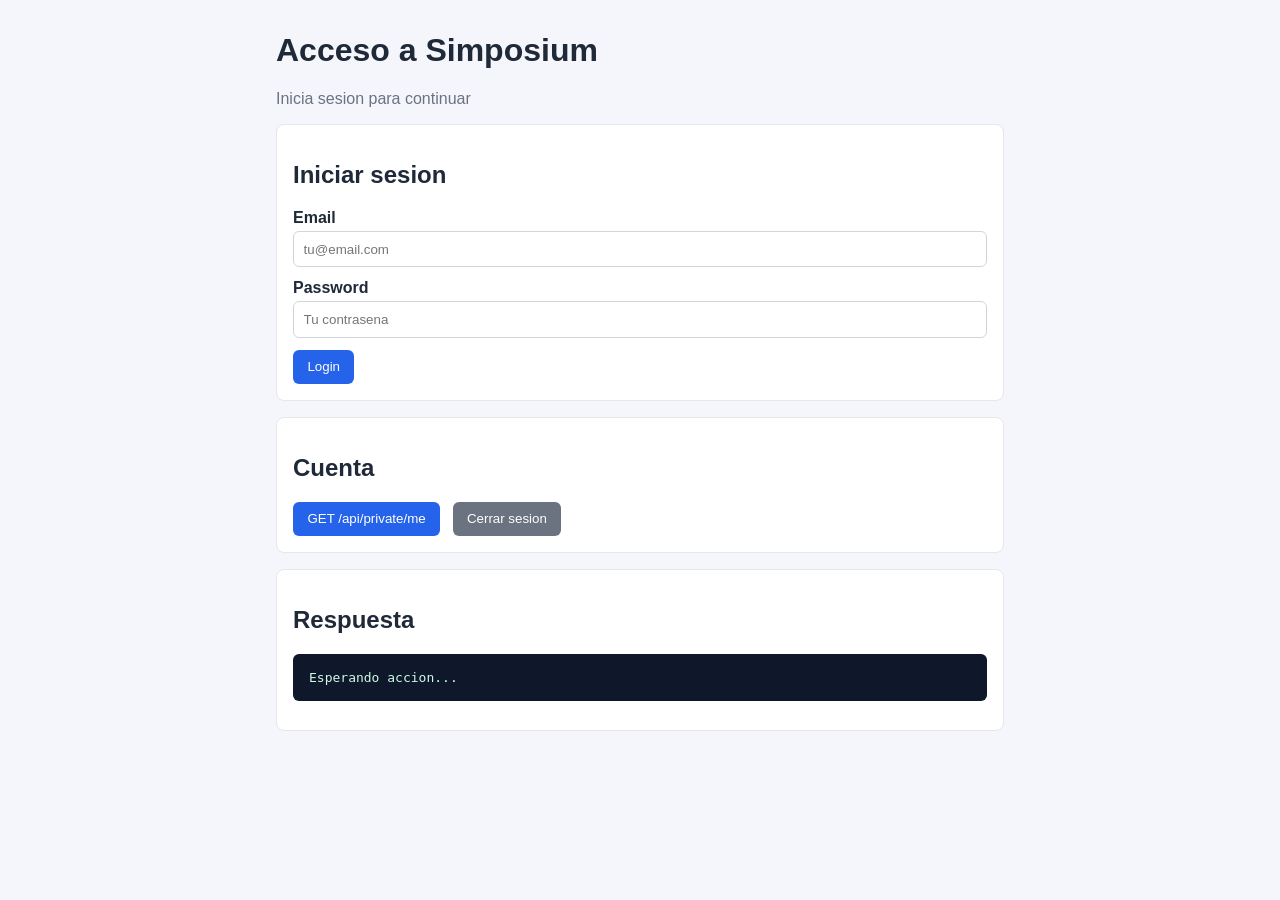
==== src/main/resources/static/login-demo/index.html @ 42049186 "añadir implementación de autenticación de usuario con formulario de inicio de sesión y manejo de ses" ====
<!doctype html>
<html lang="es">
<head>
    <meta charset="UTF-8" />
    <meta name="viewport" content="width=device-width, initial-scale=1.0" />
    <title>Login - Simposium</title>
    <link rel="stylesheet" href="./styles.css" />
</head>
<body>
<main class="container">
    <h1>Acceso a Simposium</h1>
    <p class="subtitle">Inicia sesion para continuar</p>

    <section class="card">
        <h2>Iniciar sesion</h2>
        <form id="loginForm">
            <label for="email">Email</label>
            <input id="email" name="email" type="email" placeholder="tu@email.com" required />

            <label for="password">Password</label>
            <input id="password" name="password" type="password" placeholder="Tu contrasena" required />

            <button type="submit">Login</button>
        </form>
    </section>

    <section class="card">
        <h2>Cuenta</h2>
        <button id="meButton" type="button">GET /api/private/me</button>
        <button id="logoutButton" type="button" class="button-secondary">Cerrar sesion</button>
    </section>

    <section class="card">
        <h2>Respuesta</h2>
        <pre id="output">Esperando accion...</pre>
    </section>
</main>

<script src="./app.js"></script>
</body>
</html>
---- src/main/resources/static/login-demo/styles.css ----
* {
  box-sizing: border-box;
}

body {
  margin: 0;
  font-family: Arial, sans-serif;
  background: #f4f6fb;
  color: #1f2937;
}

.container {
  max-width: 760px;
  margin: 2rem auto;
  padding: 0 1rem;
}

.subtitle {
  color: #6b7280;
  margin-bottom: 1rem;
}

.card {
  background: #fff;
  border: 1px solid #e5e7eb;
  border-radius: 8px;
  padding: 1rem;
  margin-bottom: 1rem;
}

label {
  display: block;
  margin-bottom: 0.25rem;
  font-weight: 600;
}

input {
  width: 100%;
  margin-bottom: 0.75rem;
  padding: 0.6rem;
  border: 1px solid #d1d5db;
  border-radius: 6px;
}

button {
  background: #2563eb;
  color: #fff;
  border: none;
  border-radius: 6px;
  padding: 0.6rem 0.9rem;
  cursor: pointer;
}

button:hover {
  background: #1d4ed8;
}

.button-secondary {
  margin-left: 0.5rem;
  background: #6b7280;
}

.button-secondary:hover {
  background: #4b5563;
}

pre {
  background: #0f172a;
  color: #d1fae5;
  padding: 1rem;
  border-radius: 6px;
  overflow: auto;
}
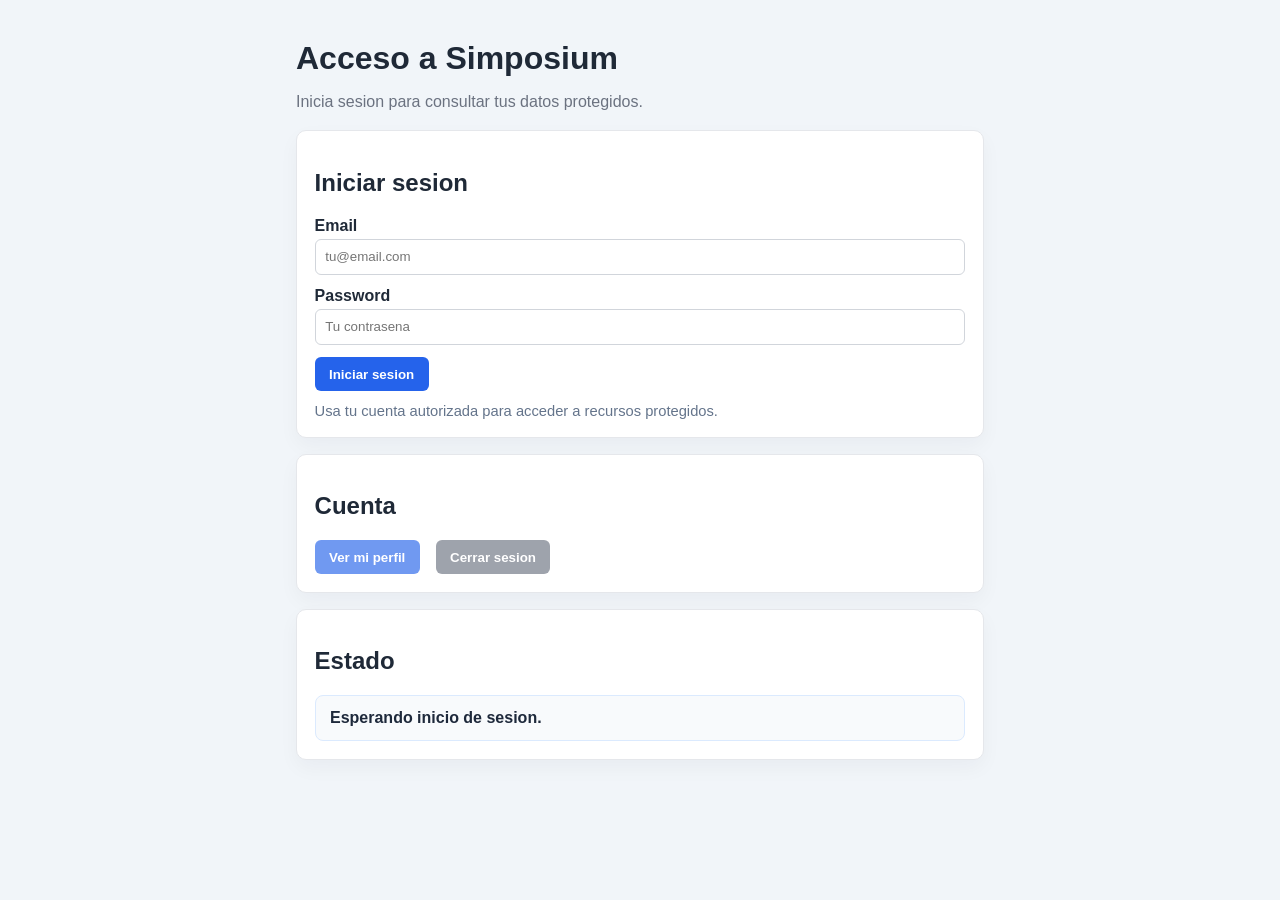
==== commit 5d336eae: "añadir manejo de estado y mensajes de error en la autenticación de usuario" ====
--- a/src/main/resources/static/login-demo/index.html
+++ b/src/main/resources/static/login-demo/index.html
@@ -8,31 +8,37 @@
 </head>
 <body>
 <main class="container">
-    <h1>Acceso a Simposium</h1>
-    <p class="subtitle">Inicia sesion para continuar</p>
+    <header class="hero">
+        <h1>Acceso a Simposium</h1>
+        <p class="subtitle">Inicia sesion para consultar tus datos protegidos.</p>
+    </header>
 
     <section class="card">
         <h2>Iniciar sesion</h2>
-        <form id="loginForm">
+        <form id="loginForm" novalidate>
             <label for="email">Email</label>
-            <input id="email" name="email" type="email" placeholder="tu@email.com" required />
+            <input id="email" name="email" type="email" placeholder="tu@email.com" autocomplete="email" required />
 
             <label for="password">Password</label>
-            <input id="password" name="password" type="password" placeholder="Tu contrasena" required />
+            <input id="password" name="password" type="password" placeholder="Tu contrasena" autocomplete="current-password" required />
 
-            <button type="submit">Login</button>
+            <button id="loginButton" type="submit">Iniciar sesion</button>
         </form>
+        <p class="hint">Usa tu cuenta autorizada para acceder a recursos protegidos.</p>
     </section>
 
     <section class="card">
         <h2>Cuenta</h2>
-        <button id="meButton" type="button">GET /api/private/me</button>
-        <button id="logoutButton" type="button" class="button-secondary">Cerrar sesion</button>
+        <div class="actions">
+            <button id="meButton" type="button" disabled>Ver mi perfil</button>
+            <button id="logoutButton" type="button" class="button-secondary" disabled>Cerrar sesion</button>
+        </div>
     </section>
 
     <section class="card">
-        <h2>Respuesta</h2>
-        <pre id="output">Esperando accion...</pre>
+        <h2>Estado</h2>
+        <p id="statusMessage" class="status status-neutral" role="status" aria-live="polite">Esperando inicio de sesion.</p>
+        <ul id="statusDetails" class="status-details" aria-live="polite"></ul>
     </section>
 </main>
 
--- a/src/main/resources/static/login-demo/styles.css
+++ b/src/main/resources/static/login-demo/styles.css
@@ -4,28 +4,33 @@
 
 body {
   margin: 0;
-  font-family: Arial, sans-serif;
-  background: #f4f6fb;
+  font-family: Inter, Arial, sans-serif;
+  background: #f1f5f9;
   color: #1f2937;
 }
 
 .container {
-  max-width: 760px;
-  margin: 2rem auto;
+  max-width: 720px;
+  margin: 2.5rem auto;
   padding: 0 1rem;
+}
+
+.hero h1 {
+  margin: 0;
 }
 
 .subtitle {
   color: #6b7280;
-  margin-bottom: 1rem;
+  margin-bottom: 1.2rem;
 }
 
 .card {
   background: #fff;
   border: 1px solid #e5e7eb;
-  border-radius: 8px;
-  padding: 1rem;
+  border-radius: 10px;
+  padding: 1.1rem;
   margin-bottom: 1rem;
+  box-shadow: 0 8px 20px rgba(15, 23, 42, 0.04);
 }
 
 label {
@@ -42,6 +47,12 @@
   border-radius: 6px;
 }
 
+input:focus {
+  outline: none;
+  border-color: #2563eb;
+  box-shadow: 0 0 0 3px rgba(37, 99, 235, 0.18);
+}
+
 button {
   background: #2563eb;
   color: #fff;
@@ -49,10 +60,16 @@
   border-radius: 6px;
   padding: 0.6rem 0.9rem;
   cursor: pointer;
+  font-weight: 600;
 }
 
 button:hover {
   background: #1d4ed8;
+}
+
+button:disabled {
+  opacity: 0.65;
+  cursor: not-allowed;
 }
 
 .button-secondary {
@@ -60,15 +77,60 @@
   background: #6b7280;
 }
 
-.button-secondary:hover {
+.button-secondary:hover:not(:disabled) {
   background: #4b5563;
 }
 
-pre {
-  background: #0f172a;
-  color: #d1fae5;
-  padding: 1rem;
-  border-radius: 6px;
-  overflow: auto;
+.hint {
+  margin: 0.75rem 0 0;
+  font-size: 0.92rem;
+  color: #64748b;
 }
 
+.actions {
+  display: flex;
+  gap: 0.5rem;
+  flex-wrap: wrap;
+}
+
+.status {
+  margin: 0;
+  padding: 0.8rem 0.9rem;
+  border-radius: 8px;
+  font-weight: 600;
+}
+
+.status-neutral {
+  background: #f8fafc;
+  border: 1px solid #dbeafe;
+  color: #1e293b;
+}
+
+.status-success {
+  background: #ecfdf5;
+  border: 1px solid #86efac;
+  color: #166534;
+}
+
+.status-error {
+  background: #fef2f2;
+  border: 1px solid #fca5a5;
+  color: #991b1b;
+}
+
+.status-loading {
+  background: #eff6ff;
+  border: 1px solid #93c5fd;
+  color: #1d4ed8;
+}
+
+.status-details {
+  margin: 0.7rem 0 0;
+  padding-left: 1.2rem;
+  color: #334155;
+}
+
+.status-details:empty {
+  display: none;
+}
+
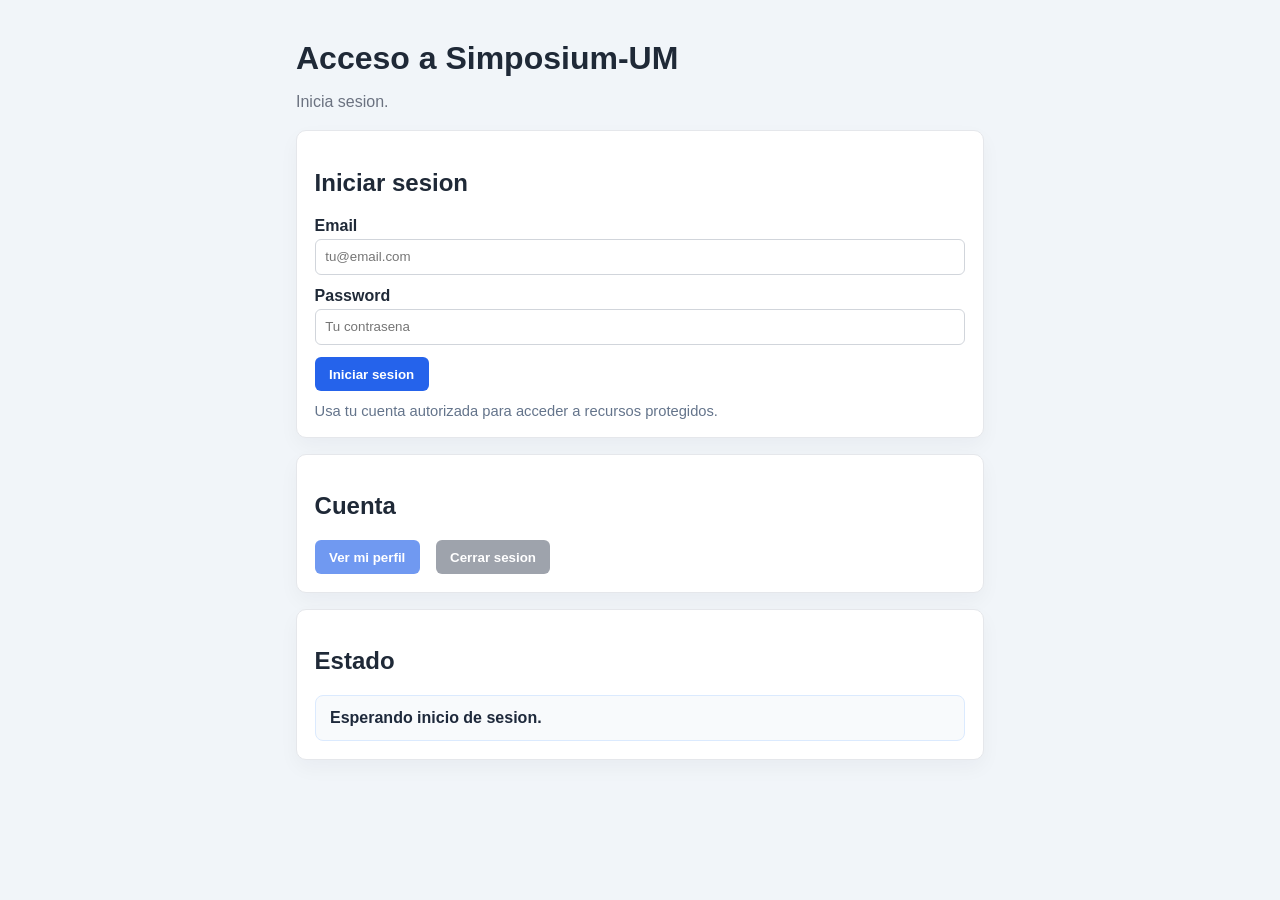
==== commit eeef0b80: "añadir documentación técnica del módulo de autenticación y login" ====
--- a/src/main/resources/static/login-demo/index.html
+++ b/src/main/resources/static/login-demo/index.html
@@ -9,8 +9,8 @@
 <body>
 <main class="container">
     <header class="hero">
-        <h1>Acceso a Simposium</h1>
-        <p class="subtitle">Inicia sesion para consultar tus datos protegidos.</p>
+        <h1>Acceso a Simposium-UM</h1>
+        <p class="subtitle">Inicia sesion.</p>
     </header>
 
     <section class="card">
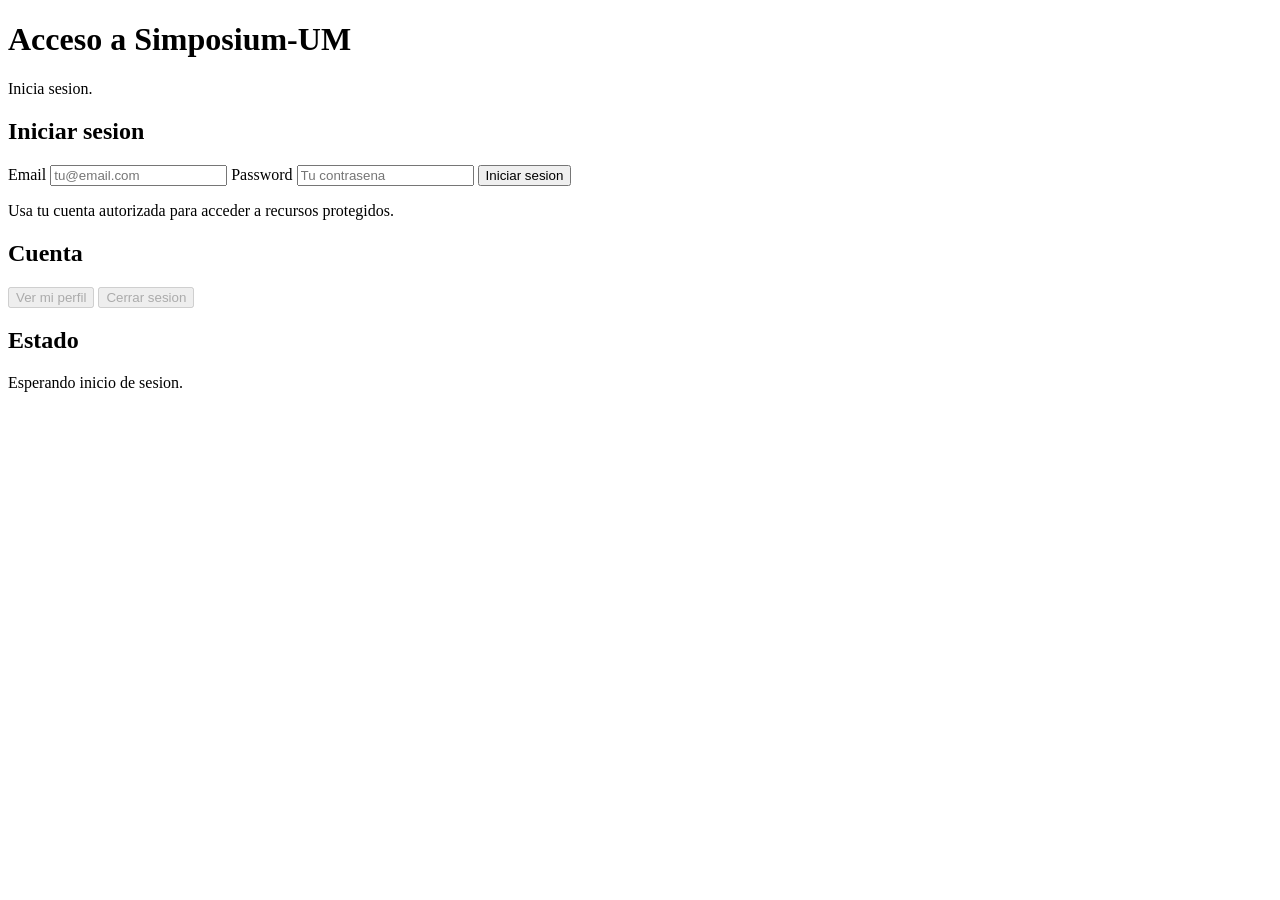
==== commit 9f1e8e59: "Hotfix. actualizar rutas de archivos CSS y JS en index.html para la demo de inicio de sesión" ====
--- a/src/main/resources/static/login-demo/index.html
+++ b/src/main/resources/static/login-demo/index.html
@@ -4,7 +4,7 @@
     <meta charset="UTF-8" />
     <meta name="viewport" content="width=device-width, initial-scale=1.0" />
     <title>Login - Simposium</title>
-    <link rel="stylesheet" href="./styles.css" />
+    <link rel="stylesheet" href="/login-demo/styles.css"/>
 </head>
 <body>
 <main class="container">
@@ -42,7 +42,7 @@
     </section>
 </main>
 
-<script src="./app.js"></script>
+<script src="/login-demo/app.js"></script>
 </body>
 </html>
 
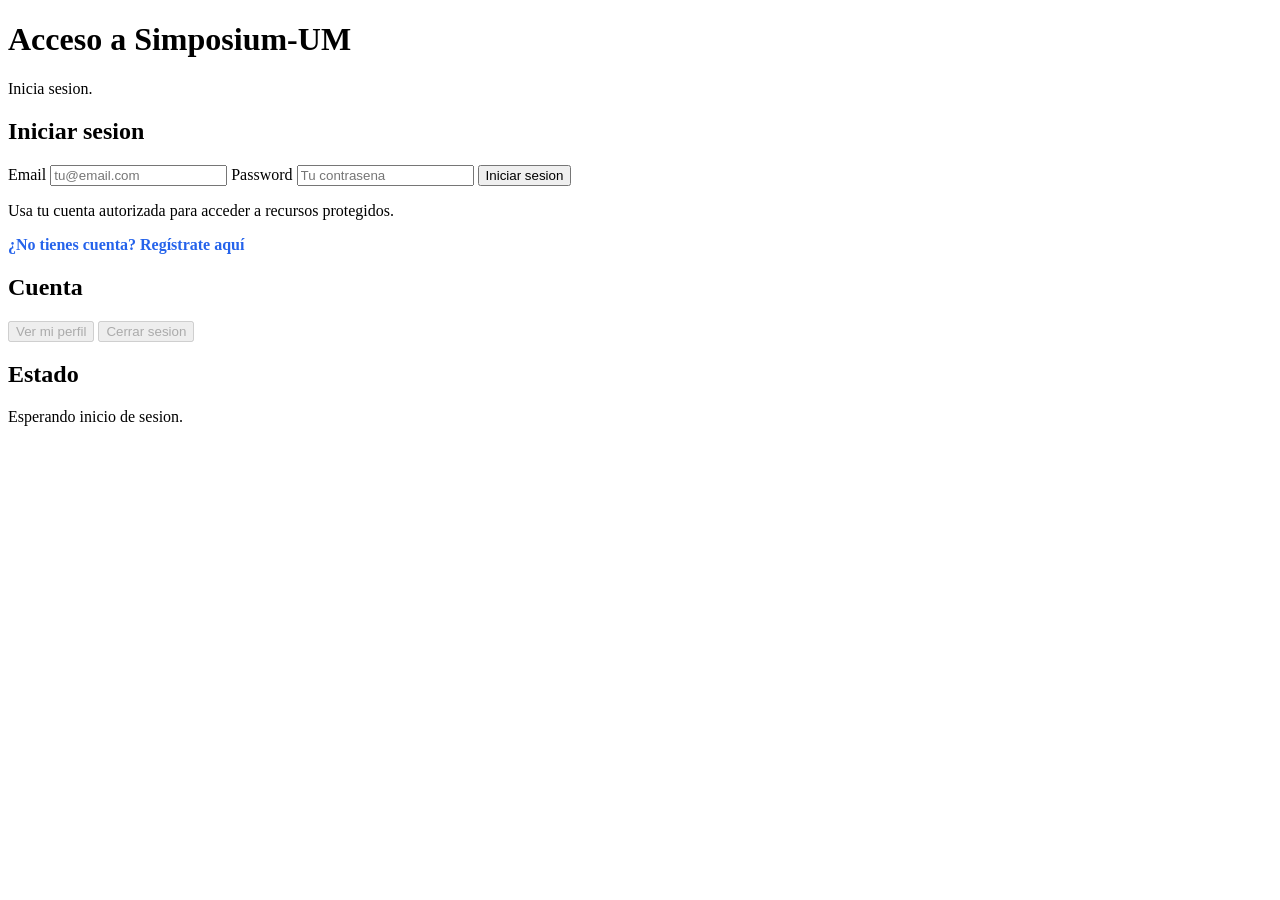
==== commit ca36890a: "Cambios" ====
--- a/src/main/resources/static/login-demo/index.html
+++ b/src/main/resources/static/login-demo/index.html
@@ -25,6 +25,7 @@
             <button id="loginButton" type="submit">Iniciar sesion</button>
         </form>
         <p class="hint">Usa tu cuenta autorizada para acceder a recursos protegidos.</p>
+        <p class="hint"><a href="/login-demo/register.html" style="color: #2563eb; text-decoration: none; font-weight: 600;">¿No tienes cuenta? Regístrate aquí</a></p>
     </section>
 
     <section class="card">
